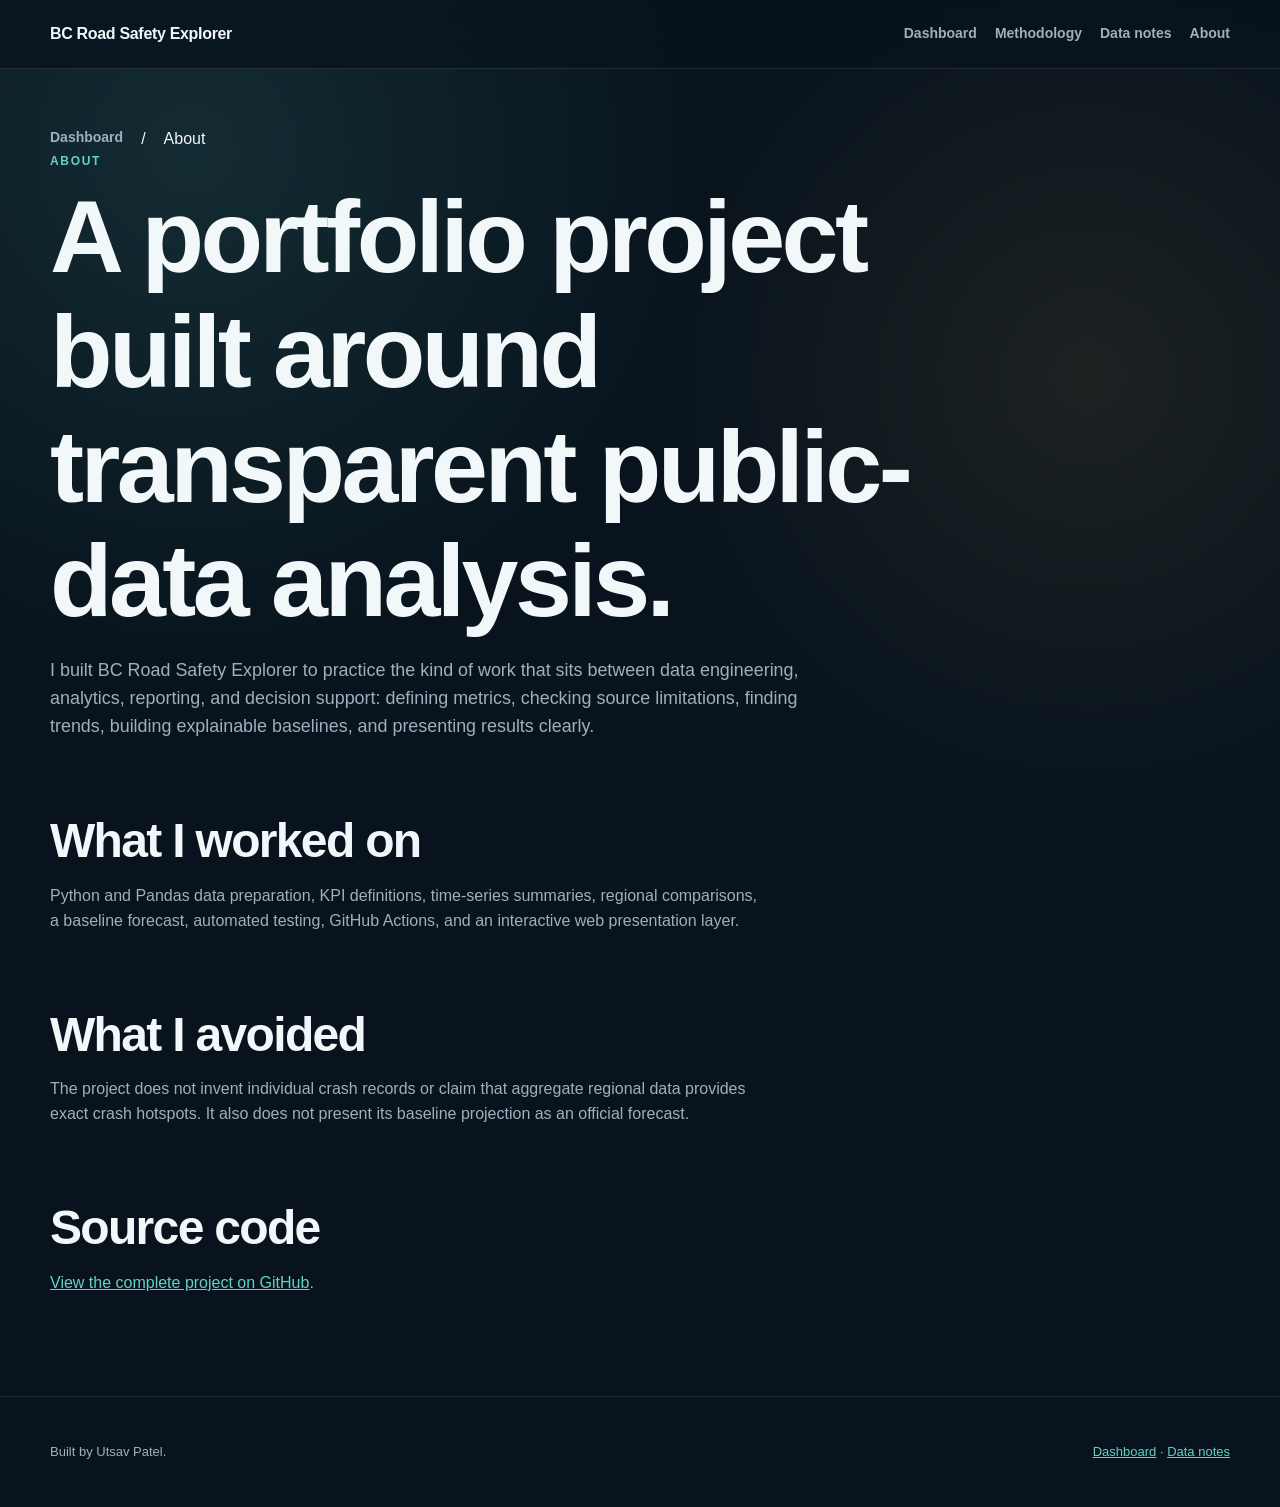
==== site/about/index.html @ 27279e1f "Add production site metadata and clean pages" ====
<!doctype html>
<html lang="en-CA">
<head>
  <meta charset="utf-8">
  <meta name="viewport" content="width=device-width, initial-scale=1">
  <title>About the Project | BC Road Safety Explorer</title>
  <meta name="description" content="About BC Road Safety Explorer, an independent portfolio project by Utsav Patel for public-sector road safety analytics and reporting.">
  <link rel="canonical" href="https://utsav7123.github.io/bc-road-safety-explorer/about/">
  <link rel="icon" href="../assets/favicon.svg" type="image/svg+xml">
  <link rel="manifest" href="../site.webmanifest">
  <link rel="stylesheet" href="../assets/styles.css">
  <meta property="og:type" content="article">
  <meta property="og:title" content="About the Project | BC Road Safety Explorer">
  <meta property="og:description" content="An independent portfolio project focused on road safety analytics, KPI reporting, and clear communication of public data.">
  <meta property="og:url" content="https://utsav7123.github.io/bc-road-safety-explorer/about/">
  <meta property="og:image" content="https://utsav7123.github.io/bc-road-safety-explorer/assets/social-card.png">
  <meta name="twitter:card" content="summary_large_image">
  <meta name="twitter:title" content="About the Project | BC Road Safety Explorer">
  <meta name="twitter:description" content="Road safety analytics, KPI reporting, and clear communication of public data.">
  <meta name="twitter:image" content="https://utsav7123.github.io/bc-road-safety-explorer/assets/social-card.png">
  <script type="application/ld+json">{"@context":"https://schema.org","@type":"AboutPage","name":"About BC Road Safety Explorer","url":"https://utsav7123.github.io/bc-road-safety-explorer/about/","author":{"@type":"Person","name":"Utsav Patel","url":"https://github.com/utsav7123"}}</script>
</head>
<body>
<header class="site-header"><div class="header"><a class="brand" href="../">BC Road Safety Explorer</a><nav aria-label="Primary"><a href="../">Dashboard</a><a href="../methodology/">Methodology</a><a href="../data-notes/">Data notes</a><a href="./" aria-current="page">About</a></nav></div></header>
<main id="main">
  <nav class="breadcrumbs" aria-label="Breadcrumb"><a href="../">Dashboard</a><span aria-hidden="true">/</span><span>About</span></nav>
  <article class="article">
    <p class="eyebrow">About</p>
    <h1>A portfolio project built around transparent public-data analysis.</h1>
    <p class="lede">I built BC Road Safety Explorer to practice the kind of work that sits between data engineering, analytics, reporting, and decision support: defining metrics, checking source limitations, finding trends, building explainable baselines, and presenting results clearly.</p>
    <section class="section"><h2>What I worked on</h2><p class="section-copy">Python and Pandas data preparation, KPI definitions, time-series summaries, regional comparisons, a baseline forecast, automated testing, GitHub Actions, and an interactive web presentation layer.</p></section>
    <section class="section"><h2>What I avoided</h2><p class="section-copy">The project does not invent individual crash records or claim that aggregate regional data provides exact crash hotspots. It also does not present its baseline projection as an official forecast.</p></section>
    <section class="section"><h2>Source code</h2><p class="section-copy"><a href="https://github.com/utsav7123/bc-road-safety-explorer">View the complete project on GitHub</a>.</p></section>
  </article>
</main>
<footer><div class="footer-inner"><span>Built by Utsav Patel.</span><span><a href="../">Dashboard</a> · <a href="../data-notes/">Data notes</a></span></div></footer>
</body>
</html>
---- site/assets/styles.css ----
:root {
  --bg: #08131d;
  --panel: rgba(18, 35, 48, 0.82);
  --panel-2: #102636;
  --text: #f2f7fa;
  --muted: #9db0bd;
  --line: rgba(255,255,255,.11);
  --accent: #63d2c6;
  --accent-2: #f2bc57;
  --danger: #ff7b72;
  --max: 1180px;
}
* { box-sizing: border-box; }
html { scroll-behavior: smooth; }
body {
  margin: 0;
  color: var(--text);
  background:
    radial-gradient(circle at 15% 10%, rgba(99,210,198,.13), transparent 30%),
    radial-gradient(circle at 85% 25%, rgba(242,188,87,.09), transparent 28%),
    var(--bg);
  font-family: Inter, ui-sans-serif, -apple-system, BlinkMacSystemFont, "Segoe UI", sans-serif;
  line-height: 1.55;
}
a { color: var(--accent); }
.site-header {
  position: sticky; top: 0; z-index: 1000;
  backdrop-filter: blur(16px);
  background: rgba(8,19,29,.76);
  border-bottom: 1px solid var(--line);
}
.header, main, .footer-inner { width: min(calc(100% - 32px), var(--max)); margin: 0 auto; }
.header { min-height: 68px; display: flex; align-items: center; justify-content: space-between; gap: 24px; }
.brand { color: var(--text); text-decoration: none; font-weight: 850; letter-spacing: -.02em; }
nav { display: flex; flex-wrap: wrap; gap: 18px; }
nav a { color: var(--muted); text-decoration: none; font-size: 14px; font-weight: 700; }
nav a:hover { color: var(--text); }
main { padding: 58px 0 84px; }
.hero { min-height: 72vh; display: grid; align-content: center; position: relative; overflow: hidden; }
.hero::after {
  content: ""; position: absolute; width: 360px; height: 360px; border: 1px solid rgba(99,210,198,.24);
  border-radius: 50%; right: 4%; top: 16%; box-shadow: 0 0 80px rgba(99,210,198,.08);
  animation: orbit 16s linear infinite;
}
.hero::before {
  content: ""; position: absolute; width: 12px; height: 12px; border-radius: 50%;
  background: var(--accent-2); right: calc(4% + 174px); top: calc(16% - 6px);
  box-shadow: 0 0 22px rgba(242,188,87,.7);
  animation: pulse 2.8s ease-in-out infinite;
}
@keyframes orbit { to { transform: rotate(360deg); } }
@keyframes pulse { 50% { transform: scale(1.6); opacity: .55; } }
.eyebrow { margin: 0 0 10px; color: var(--accent); text-transform: uppercase; letter-spacing: .14em; font-size: 12px; font-weight: 850; }
h1, h2, h3 { line-height: 1.12; letter-spacing: -.035em; }
h1 { margin: 0; max-width: 900px; font-size: clamp(3rem, 8vw, 6.8rem); }
h2 { margin: 0 0 14px; font-size: clamp(1.8rem, 4vw, 3rem); }
h3 { margin-top: 0; }
.lede { max-width: 760px; color: var(--muted); font-size: 1.12rem; }
.hero-actions { display: flex; gap: 12px; flex-wrap: wrap; margin-top: 24px; }
.button { display: inline-flex; align-items: center; gap: 8px; padding: 12px 16px; border-radius: 999px; text-decoration: none; font-weight: 800; border: 1px solid var(--line); background: rgba(255,255,255,.04); color: var(--text); }
.button.primary { background: var(--accent); color: #06201d; border-color: transparent; }
.section { margin-top: 74px; }
.section-head { display: flex; justify-content: space-between; align-items: end; gap: 24px; margin-bottom: 20px; }
.section-copy { max-width: 720px; color: var(--muted); }
.kpi-grid { display: grid; grid-template-columns: repeat(3, 1fr); gap: 14px; }
.card, .chart-card, .map-card {
  background: linear-gradient(180deg, rgba(255,255,255,.055), rgba(255,255,255,.025));
  border: 1px solid var(--line); border-radius: 18px; padding: 20px;
  box-shadow: 0 18px 55px rgba(0,0,0,.18);
}
.card { min-height: 164px; transition: transform .25s ease, border-color .25s ease; }
.card:hover { transform: translateY(-5px); border-color: rgba(99,210,198,.45); }
.kpi-label { color: var(--muted); font-size: 13px; font-weight: 750; }
.kpi-value { margin: 8px 0 4px; font-size: 2.6rem; font-weight: 900; letter-spacing: -.055em; }
.kpi-meta { color: var(--muted); font-size: 13px; }
.grid-2 { display: grid; grid-template-columns: 1.15fr .85fr; gap: 14px; }
.chart-wrap { position: relative; height: 380px; }
#map { height: 470px; border-radius: 14px; overflow: hidden; }
.timeline-shell { display: grid; grid-template-columns: auto 1fr auto; align-items: center; gap: 14px; }
.timeline-shell button {
  appearance: none; border: 1px solid var(--line); background: rgba(255,255,255,.05); color: var(--text);
  width: 46px; height: 46px; border-radius: 50%; cursor: pointer; font-size: 18px;
}
input[type="range"] { width: 100%; accent-color: var(--accent); }
.year-readout { font-weight: 900; font-size: 1.35rem; min-width: 72px; text-align: right; }
.story { display: grid; gap: 18px; }
.story-step { opacity: .45; transform: translateY(22px); transition: opacity .6s ease, transform .6s ease; padding: 20px 0; border-top: 1px solid var(--line); }
.story-step.active { opacity: 1; transform: translateY(0); }
.dictionary { display: grid; grid-template-columns: repeat(2, 1fr); gap: 14px; }
.dictionary dt { font-weight: 850; }
.dictionary dd { margin: 7px 0 0; color: var(--muted); }
.badge { display: inline-flex; padding: 5px 9px; border: 1px solid var(--line); border-radius: 999px; color: var(--muted); font-size: 12px; }
.notice { border-left: 3px solid var(--accent-2); padding: 14px 16px; background: rgba(242,188,87,.07); border-radius: 0 12px 12px 0; color: #d8e1e6; }
footer { border-top: 1px solid var(--line); }
.footer-inner { min-height: 110px; display: flex; align-items: center; justify-content: space-between; gap: 24px; color: var(--muted); font-size: 13px; }
.leaflet-container { background: #0d1b26; }
.pulse-marker { width: 18px; height: 18px; border-radius: 50%; background: #63d2c6; border: 3px solid #dffbf7; box-shadow: 0 0 0 0 rgba(99,210,198,.7); animation: markerPulse 2.2s infinite; }
@keyframes markerPulse { 70% { box-shadow: 0 0 0 18px rgba(99,210,198,0); } 100% { box-shadow: 0 0 0 0 rgba(99,210,198,0); } }
@media (max-width: 820px) {
  .kpi-grid, .grid-2, .dictionary { grid-template-columns: 1fr; }
  .hero { min-height: 62vh; }
  .hero::after, .hero::before { display: none; }
  .header, .footer-inner { align-items: flex-start; flex-direction: column; padding: 16px 0; }
}
@media (prefers-reduced-motion: reduce) {
  *, *::before, *::after { animation: none !important; transition: none !important; scroll-behavior: auto !important; }
}
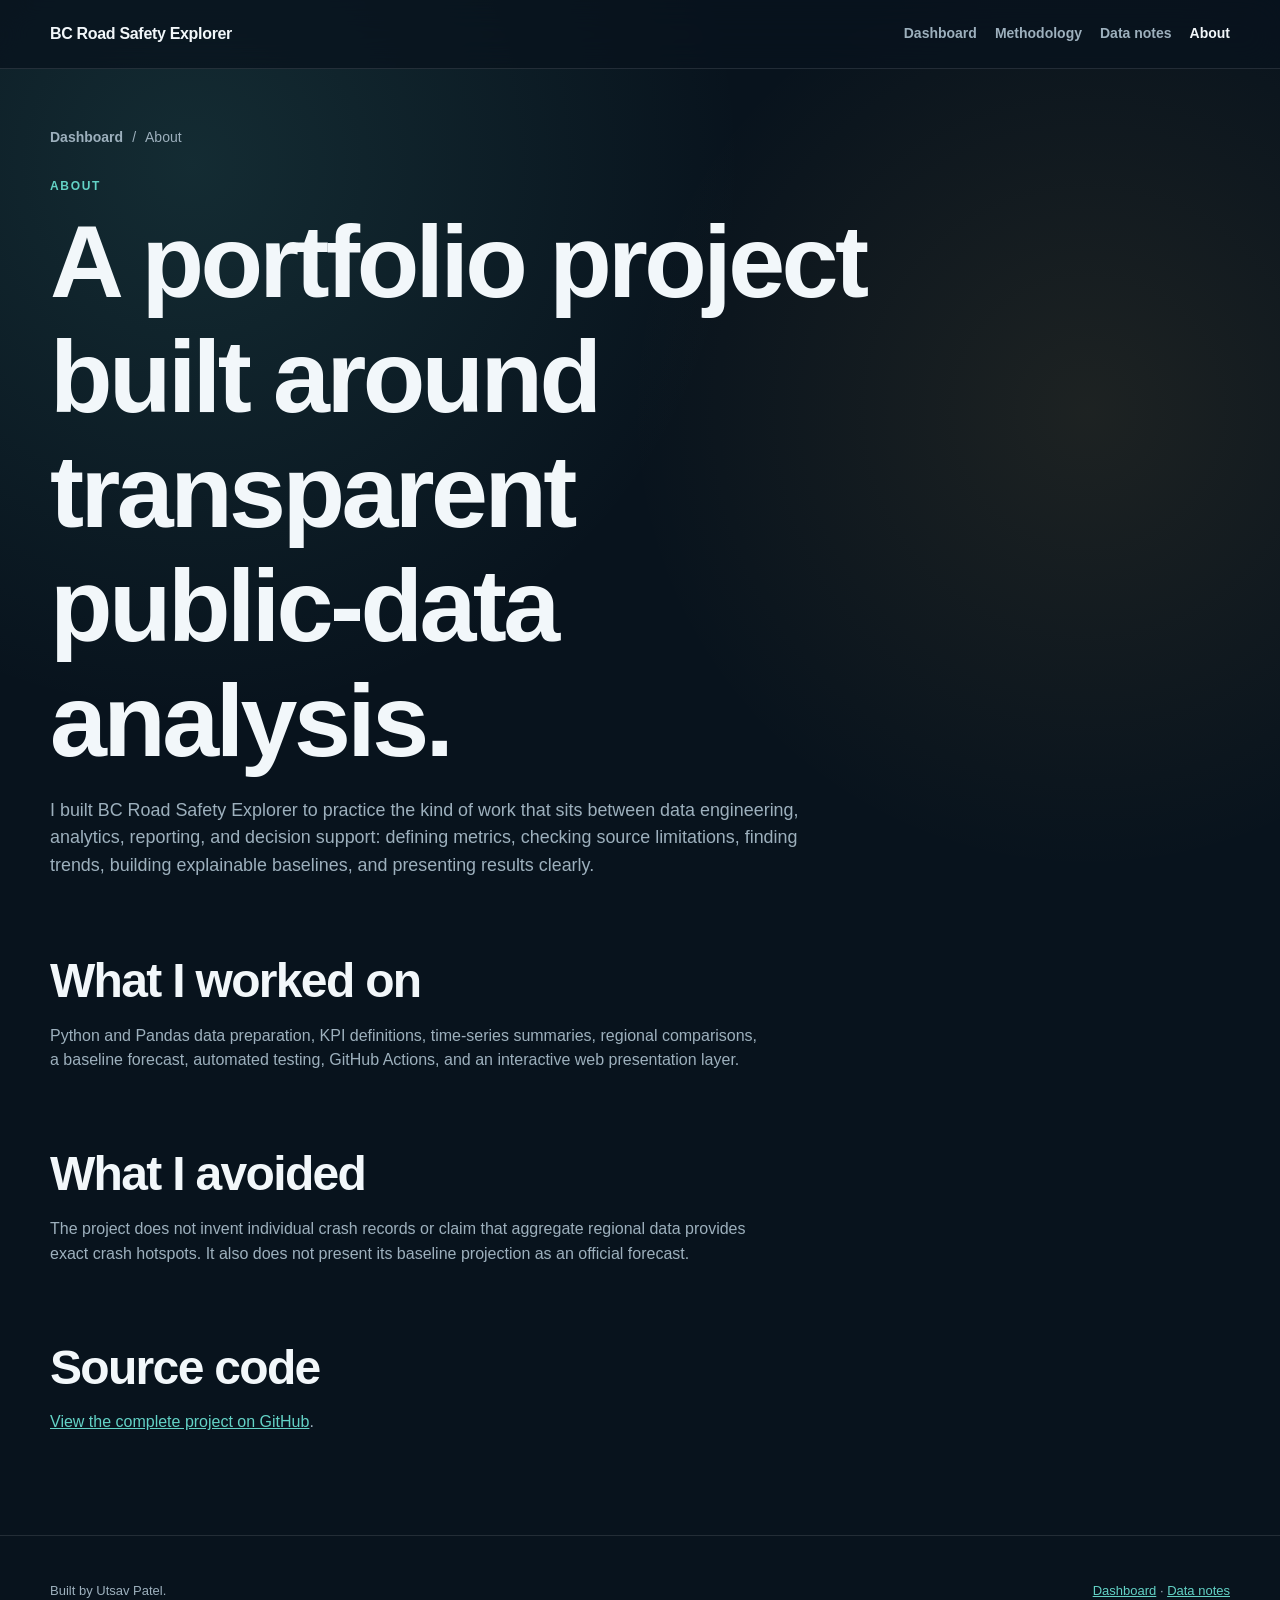
==== commit 6f8f56bd: "Use production social share artwork" ====
--- a/site/about/index.html
+++ b/site/about/index.html
@@ -13,11 +13,11 @@
   <meta property="og:title" content="About the Project | BC Road Safety Explorer">
   <meta property="og:description" content="An independent portfolio project focused on road safety analytics, KPI reporting, and clear communication of public data.">
   <meta property="og:url" content="https://utsav7123.github.io/bc-road-safety-explorer/about/">
-  <meta property="og:image" content="https://utsav7123.github.io/bc-road-safety-explorer/assets/social-card.png">
+  <meta property="og:image" content="https://utsav7123.github.io/bc-road-safety-explorer/assets/social-card.svg">
   <meta name="twitter:card" content="summary_large_image">
   <meta name="twitter:title" content="About the Project | BC Road Safety Explorer">
   <meta name="twitter:description" content="Road safety analytics, KPI reporting, and clear communication of public data.">
-  <meta name="twitter:image" content="https://utsav7123.github.io/bc-road-safety-explorer/assets/social-card.png">
+  <meta name="twitter:image" content="https://utsav7123.github.io/bc-road-safety-explorer/assets/social-card.svg">
   <script type="application/ld+json">{"@context":"https://schema.org","@type":"AboutPage","name":"About BC Road Safety Explorer","url":"https://utsav7123.github.io/bc-road-safety-explorer/about/","author":{"@type":"Person","name":"Utsav Patel","url":"https://github.com/utsav7123"}}</script>
 </head>
 <body>
--- a/site/assets/styles.css
+++ b/site/assets/styles.css
@@ -105,3 +105,12 @@
 @media (prefers-reduced-motion: reduce) {
   *, *::before, *::after { animation: none !important; transition: none !important; scroll-behavior: auto !important; }
 }
+
+.skip-link { position: fixed; left: 16px; top: 12px; transform: translateY(-160%); z-index: 2000; background: var(--accent); color: #06201d; padding: 10px 14px; border-radius: 10px; font-weight: 850; text-decoration: none; }
+.skip-link:focus { transform: translateY(0); }
+.hero-visual { width: min(760px, 100%); height: auto; margin-top: 34px; border-radius: 24px; border: 1px solid var(--line); box-shadow: 0 24px 70px rgba(0,0,0,.26); }
+.breadcrumbs { display: flex; flex-wrap: wrap; gap: 9px; align-items: center; margin: 0 0 28px; color: var(--muted); font-size: 14px; }
+.breadcrumbs a { color: var(--muted); text-decoration: none; }
+.breadcrumbs a:hover { color: var(--text); }
+.article { max-width: 850px; }
+[aria-current="page"] { color: var(--text); }
